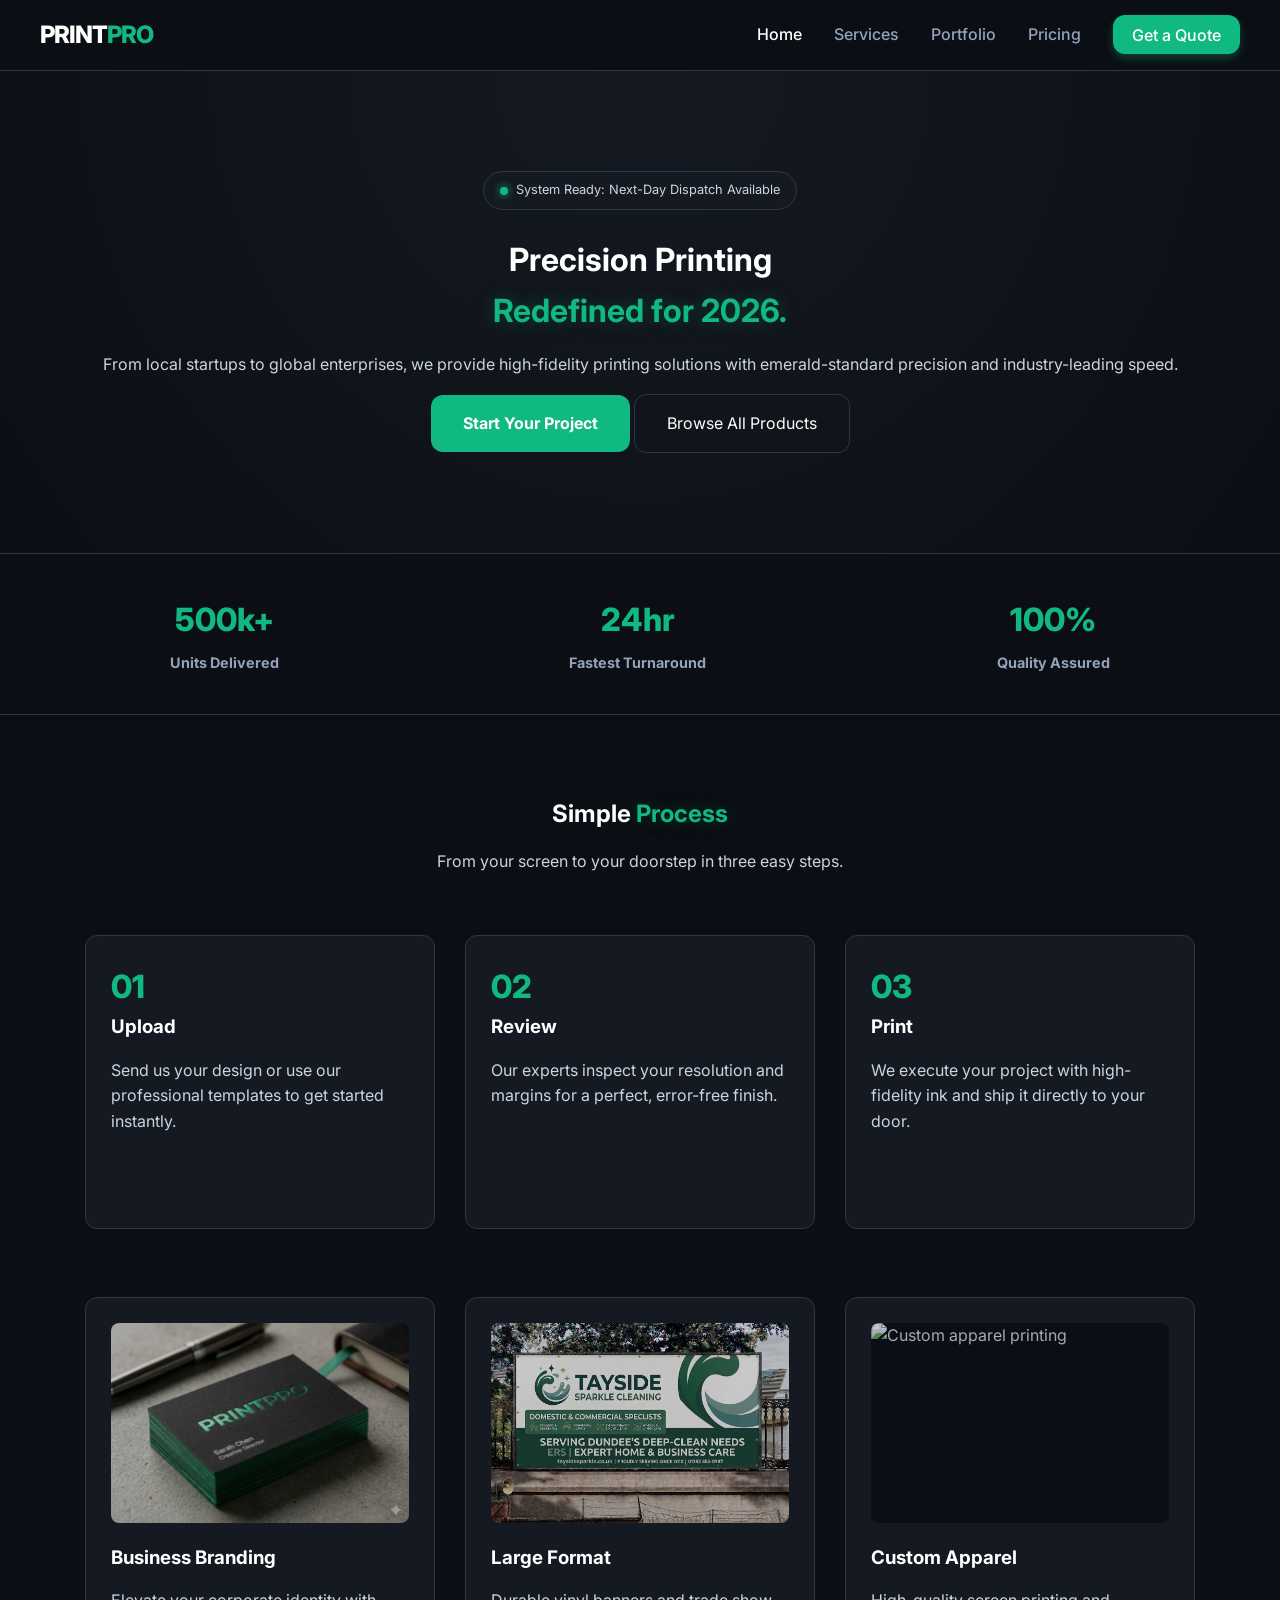
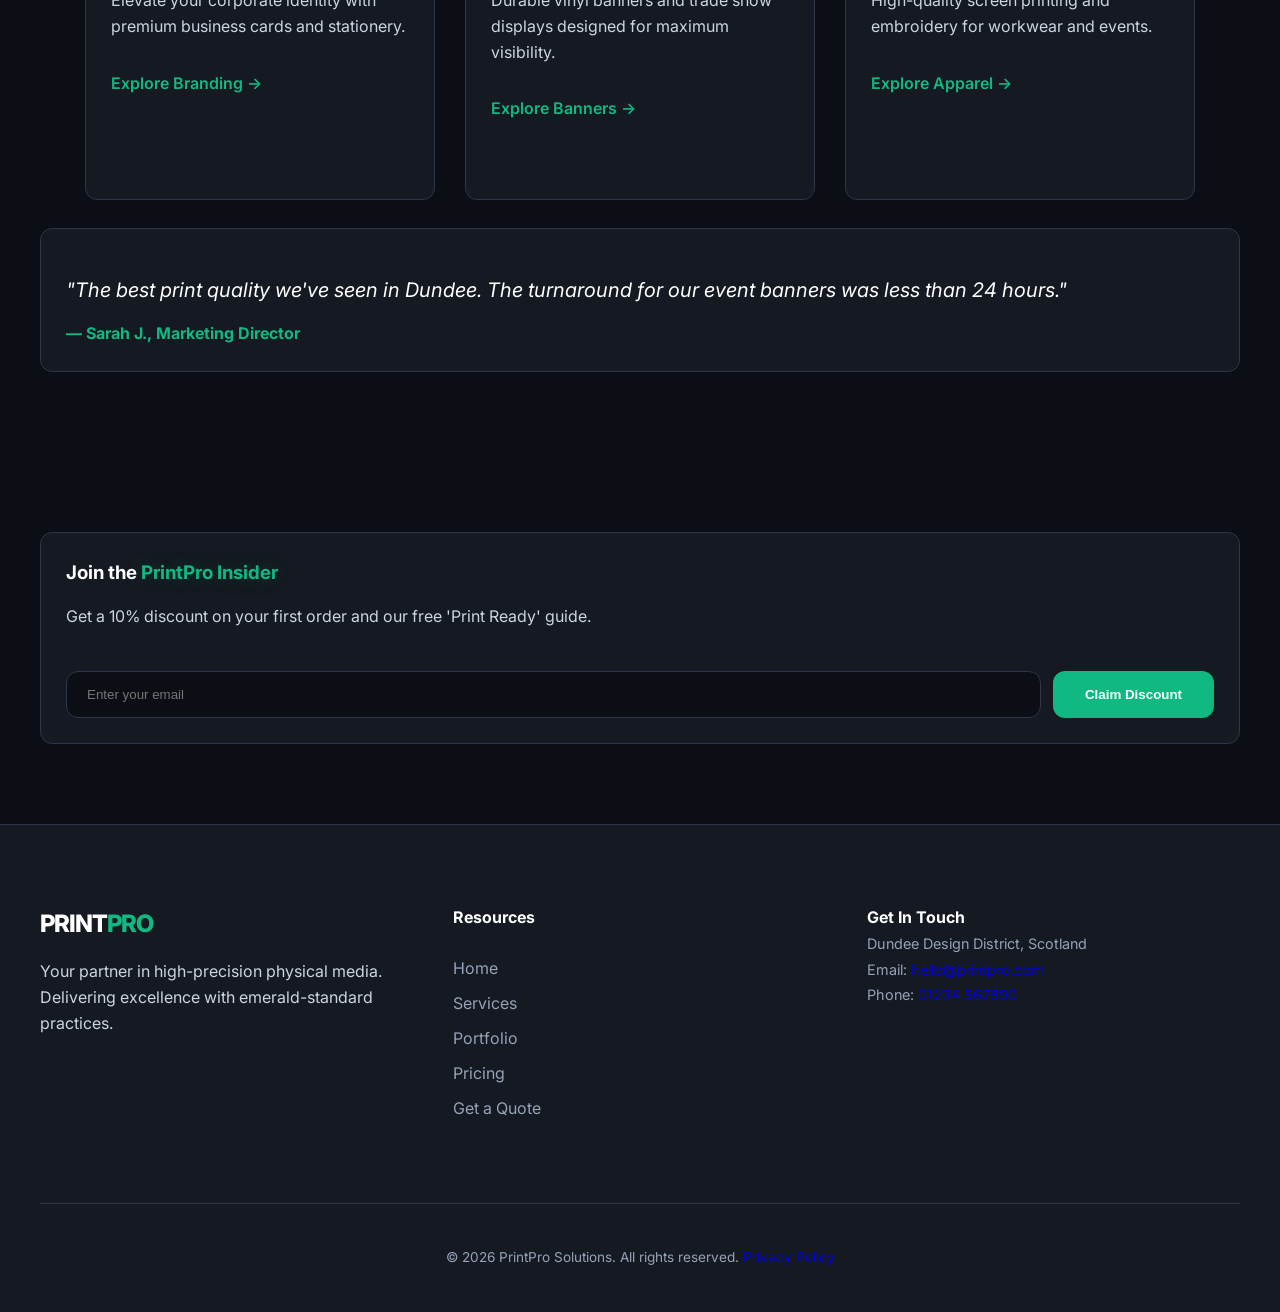
==== index.html @ 199c4503 "Add files via upload" ====
<!DOCTYPE html>
<html lang="en">
<head>
    <meta charset="UTF-8">
    <meta name="viewport" content="width=device-width, initial-scale=1.0">
    
    <title>PrintPro | Professional Custom Printing & Business Branding</title>
    <meta name="description" content="High-quality printing services including business cards, banners, and custom apparel. Precision emerald-standard printing with 24hr turnaround.">
    <meta name="keywords" content="printing services, custom business cards, banner printing, emerald print shop, Dundee printing">
    
    <link rel="stylesheet" href="css/styles.css">
    <link href="https://fonts.googleapis.com/css2?family=Inter:wght@400;500;700;800&display=swap" rel="stylesheet">
        <link rel="icon" type="image/png" href="images/favicon-96x96.png" sizes="96x96" />
    <link rel="icon" type="image/svg+xml" href="images/favicon.svg" />
    <link rel="shortcut icon" href="images/favicon.ico" />
    <link rel="apple-touch-icon" sizes="180x180" href="images/apple-touch-icon.png" />
    <link rel="manifest" href="/site.webmanifest" />
</head>
<body>

    <a href="#main-content" class="skip-link">Skip to main content</a>

    <nav class="navbar" aria-label="Main Navigation">
        <div class="container nav-container">
            <a href="index.html" class="logo" aria-label="PrintPro Home">
                PRINT<span class="accent-text">PRO</span>
            </a>
            
                <button class="hamburger" onclick="toggleMenu(this)" aria-label="Toggle Menu">
                    <span class="bar"></span><span class="bar"></span><span class="bar"></span>
                </button>

            <ul class="nav-links"id="navLinks">
                <li><a href="index.html" class="active" aria-current="page">Home</a></li>
                <li><a href="pages/services.html">Services</a></li>
                <li><a href="pages/portfolio.html">Portfolio</a></li>
                <li><a href="pages/pricing.html">Pricing</a></li>
                <li><a href="pages/contact.html" class="nav-cta">Get a Quote</a></li>
            </ul>
        </div>
    </nav>

    <main id="main-content">
        <header class="hero-tech">
            <div class="container">
                <div class="status-badge" role="status">
                    <span class="dot" aria-hidden="true"></span> 
                    System Ready: Next-Day Dispatch Available
                </div>
                <h1>Precision Printing <br><span class="gradient-text">Redefined for 2026.</span></h1>
                <p>From local startups to global enterprises, we provide high-fidelity printing solutions with emerald-standard precision and industry-leading speed.</p>
                <div class="hero-btns">
                    <a href="contact.html" class="btn-main">Start Your Project</a>
                    <a href="services.html" class="btn-outline">Browse All Products</a>
                </div>
            </div>
        </header>

        <section class="stats-bar" aria-label="Company Statistics">
            <div class="container stats-container">
                <article class="stat-item">
                    <span class="stat-number">500k+</span>
                    <h2 class="stat-label">Units Delivered</h2>
                </article>
                <article class="stat-item">
                    <span class="stat-number">24hr</span>
                    <h2 class="stat-label">Fastest Turnaround</h2>
                </article>
                <article class="stat-item">
                    <span class="stat-number">100%</span>
                    <h2 class="stat-label">Quality Assured</h2>
                </article>
            </div>
        </section>

        <section class="services-preview" aria-labelledby="process-title">
            <div class="container">
                <div class="section-header">
                    <h2 id="process-title">Simple <span class="gradient-text">Process</span></h2>
                    <p>From your screen to your doorstep in three easy steps.</p>
                </div>
                <div class="card-grid">
                    <article class="info-card">
                        <span class="stat-number">01</span>
                        <h3>Upload</h3>
                        <p>Send us your design or use our professional templates to get started instantly.</p>
                    </article>
                    <article class="info-card">
                        <span class="stat-number">02</span>
                        <h3>Review</h3>
                        <p>Our experts inspect your resolution and margins for a perfect, error-free finish.</p>
                    </article>
                    <article class="info-card">
                        <span class="stat-number">03</span>
                        <h3>Print</h3>
                        <p>We execute your project with high-fidelity ink and ship it directly to your door.</p>
                    </article>
                </div>
            </div>
        </section>

        <div class="card-grid">
            <article class="info-card">
                <div class="card-image-wrapper">
                    <img src="images/luxurybusinesscards.png" alt="Premium business cards">
                </div>
                <h3>Business Branding</h3>
                <p>Elevate your corporate identity with premium business cards and stationery.</p>
                <a href="services.html#branding" class="text-link">Explore Branding &rarr;</a>
            </article>

            <article class="info-card">
                <div class="card-image-wrapper">
                    <img src="images/vinylboards.png" alt="Large format banners">
                </div>
                <h3>Large Format</h3>
                <p>Durable vinyl banners and trade show displays designed for maximum visibility.</p>
                <a href="services.html#large-format" class="text-link">Explore Banners &rarr;</a>
            </article>

            <article class="info-card">
                <div class="card-image-wrapper">
                    <img src="images/customapparel.png" alt="Custom apparel printing">
                </div>
                <h3>Custom Apparel</h3>
                <p>High-quality screen printing and embroidery for workwear and events.</p>
                <a href="services.html#apparel" class="text-link">Explore Apparel &rarr;</a>
            </article>
        </div>

        <section class="cta-banner" aria-label="Customer Review">
            <div class="container">
                <div class="info-card">
                    <blockquote style="margin: 0;">
                        <p>"The best print quality we've seen in Dundee. The turnaround for our event banners was less than 24 hours."</p>
                        <cite>— Sarah J., Marketing Director</cite>
                    </blockquote>
                </div>
            </div>
        </section>

        <section class="cta-banner" aria-labelledby="newsletter-title">
            <div class="container">
                <div class="info-card">
                    <h3 id="newsletter-title">Join the <span class="gradient-text">PrintPro Insider</span></h3>
                    <p>Get a 10% discount on your first order and our free 'Print Ready' guide.</p>
                    <form class="newsletter-form">
                        <input type="email" placeholder="Enter your email" aria-label="Email address" required>
                        <button type="submit" class="btn-main">Claim Discount</button>
                    </form>
                </div>
            </div>
        </section>
    </main>

    <footer class="footer-main">
        <div class="container">
            <div class="footer-grid">
                <section>
                    <div class="logo">PRINT<span class="accent-text">PRO</span></div>
                    <p>Your partner in high-precision physical media. Delivering excellence with emerald-standard practices.</p>
                </section>
                
                <nav aria-label="Footer Navigation">
                    <h4>Resources</h4>
                    <ul class="footer-links">
                        <li><a href="../index.html">Home</a></li>
                        <li><a href="/pages/services.html">Services</a></li>
                        <li><a href="/pages/portfolio.html">Portfolio</a></li>
                        <li><a href="/pages/pricing.html">Pricing</a></li>
                        <li><a href="/pages/contact.html">Get a Quote</a></li>
                    </ul>
                </nav>

                <section>
                    <h4>Get In Touch</h4>
                    <address style="font-style: normal; font-size: 0.9rem;">
                        Dundee Design District, Scotland<br>
                        Email: <a href="mailto:hello@printpro.com">hello@printpro.com</a><br>
                        Phone: <a href="tel:+441234567890">01234 567890</a>
                    </address>
                </section>
            </div>
            
            <div class="copyright">
                <p>&copy; 2026 PrintPro Solutions. All rights reserved. <a href="privacy.html">Privacy Policy</a></p>
            </div>
        </div>
    </footer>
    <script src="js/script.js"></script>
</body>
</html>
---- css/styles.css ----
/* --- 1. CORE VARIABLES --- */
:root {
  --bg-dark: #0B0E14;           
  --bg-surface: #151921;        
  --accent-tech: #10B981;       
  --accent-hover: #059669;      
  --accent-glow: rgba(16, 185, 129, 0.3);
  
  --text-primary: #FFFFFF;      
  --text-secondary: #CBD5E1;    
  --text-muted: #94A3B8;        
  
  --border: #2D3748;            
  --radius-lg: 12px;
  --transition: all 0.3s cubic-bezier(0.4, 0, 0.2, 1);
}

/* --- 2. BASE STYLES --- */
body {
  background-color: var(--bg-dark);
  color: var(--text-secondary);
  font-family: 'Inter', sans-serif;
  margin: 0;
  line-height: 1.6;
}

h1, h2, h3, h4 {
  color: var(--text-primary);
  margin: 0;
}

a {
  transition: var(--transition);
  text-decoration: none;
}

.container {
    max-width: 1200px;
    margin: 0 auto;
    padding: 0 20px;
}

/* WCAG Skip Link */
.skip-link {
    position: absolute;
    top: -100px;
    left: 0;
    background: var(--accent-tech);
    color: white;
    padding: 10px 20px;
    z-index: 2000;
    transition: top 0.3s;
}

.skip-link:focus {
    top: 0;
}

/* --- 3. NAVIGATION --- */
.navbar {
    background-color: var(--bg-dark);
    border-bottom: 1px solid var(--border);
    padding: 1rem 0;
    position: sticky;
    top: 0;
    z-index: 1000;
}

.nav-container {
    display: flex;
    justify-content: space-between;
    align-items: center;
}

.logo {
    font-size: 1.5rem;
    font-weight: 800;
    color: var(--text-primary);
    letter-spacing: -1px;
}

.accent-text { color: var(--accent-tech); }

.nav-links {
    display: flex;
    gap: 2rem;
    align-items: center;
    list-style: none;
    margin: 0;
    padding: 0;
}

.nav-links a { color: var(--text-muted); font-weight: 500; }
.nav-links a:hover, .nav-links a.active { color: var(--text-primary); }

.nav-cta {
    background-color: var(--accent-tech);
    color: white !important;
    padding: 0.6rem 1.2rem;
    border-radius: var(--radius-lg);
    box-shadow: 0 4px 10px var(--accent-glow);
}

.hamburger {
    display: none;
    background: none;
    border: none;
    cursor: pointer;
}

.hamburger .bar {
    display: block;
    width: 25px;
    height: 3px;
    background: white;
    margin: 5px 0;
}

/* --- 4. HERO & STATS --- */
.hero-tech {
    padding: 100px 0;
    text-align: center;
    background: radial-gradient(circle at top, var(--bg-surface) 0%, var(--bg-dark) 100%);
}

.status-badge {
    display: inline-flex;
    align-items: center;
    gap: 8px;
    background: var(--bg-surface);
    padding: 8px 16px;
    border-radius: 100px;
    font-size: 0.8rem;
    border: 1px solid var(--border);
    margin-bottom: 24px;
}

.dot {
    width: 8px;
    height: 8px;
    background: var(--accent-tech);
    border-radius: 50%;
    box-shadow: 0 0 8px var(--accent-tech);
}

.gradient-text {
    color: var(--accent-tech);
    text-shadow: 0 0 20px var(--accent-glow);
}

.stats-bar {
    border-top: 1px solid var(--border);
    border-bottom: 1px solid var(--border);
    padding: 40px 0;
}

.stats-container {
    display: flex;
    justify-content: space-around;
    flex-wrap: wrap;
    gap: 30px;
}

.stat-item { text-align: center; }
.stat-number { font-size: 2rem; font-weight: 800; color: var(--accent-tech); }
.stat-label { color: var(--text-muted); font-size: 0.9rem; margin-top: 5px; }

/* --- 5. SERVICE & INFO CARDS --- */
.services-preview, .cta-banner { padding: 80px 0; }

.section-header { text-align: center; margin-bottom: 60px; }

/* --- UPDATED CARD GRID --- */
.card-grid {
    display: grid;
    /* This ensures cards stay at a reasonable size and wrap properly */
    grid-template-columns: repeat(auto-fit, minmax(300px, 350px)); 
    gap: 30px;
    justify-content: center; /* Keeps them centered on the page */
    margin-top: 40px;
}

.info-card {
    background: var(--bg-surface);
    border: 1px solid var(--border);
    padding: 25px; /* Reduced from 40px to prevent 'bloated' look */
    border-radius: var(--radius-lg);
    display: flex;
    flex-direction: column;
    height: 100%; /* Ensures all cards in a row stay the same height */
}

.info-card:hover {
    border-color: var(--accent-tech);
    transform: translateY(-5px);
    box-shadow: 0 10px 30px rgba(16, 185, 129, 0.1);
}

/* --- 16. CARD IMAGE STYLING --- */

.card-image-wrapper {
    width: 100%;
    height: 200px; /* Adjust height as needed */
    overflow: hidden;
    border-radius: calc(var(--radius-lg) - 4px);
    margin-bottom: 20px;
    background: var(--bg-dark); /* Fallback while loading */
}

.card-image-wrapper img {
    width: 100%;
    height: 100%;
    object-fit: cover; /* Ensures image fills space without stretching */
    transition: var(--transition);
    filter: brightness(0.8) grayscale(20%); /* Matches your dark tech theme */
}

.info-card:hover .card-image-wrapper img {
    transform: scale(1.05); /* Slight zoom on hover */
    filter: brightness(1) grayscale(0%);
}

/* Testimonials */
blockquote p {
    font-style: italic;
    font-size: 1.25rem;
    color: var(--text-primary);
    margin-bottom: 15px;
}

cite {
    color: var(--accent-tech);
    font-weight: bold;
    font-style: normal;
}

/* --- 6. NEWSLETTER FORM --- */
.newsletter-form {
    display: flex;
    gap: 12px;
    margin-top: 25px;
    flex-wrap: wrap;
}

.newsletter-form input {
    background: var(--bg-dark);
    border: 1px solid var(--border);
    color: white;
    padding: 14px 20px;
    border-radius: var(--radius-lg);
    flex: 2;
    min-width: 250px;
    outline: none;
    transition: border-color 0.3s;
}

.newsletter-form input:focus {
    border-color: var(--accent-tech);
}

/* --- 7. FOOTER --- */
footer {
    background: var(--bg-surface);
    border-top: 1px solid var(--border);
    padding: 80px 0 30px;
}

.footer-grid {
    display: grid;
    grid-template-columns: repeat(auto-fit, minmax(200px, 1fr));
    gap: 40px;
    margin-bottom: 60px;
}

.footer-links { list-style: none; padding: 0; margin-top: 20px; line-height: 2.2; }
.footer-links a { color: var(--text-muted); }
.footer-links a:hover { color: var(--accent-tech); padding-left: 5px; }

.copyright {
    text-align: center;
    padding-top: 30px;
    border-top: 1px solid var(--border);
    color: var(--text-muted);
    font-size: 0.85rem;
}

/* --- 8. BUTTONS & LINKS --- */
.btn-main {
    background: var(--accent-tech);
    color: white;
    padding: 16px 32px;
    border-radius: var(--radius-lg);
    font-weight: 700;
    display: inline-block;
    border: none;
    cursor: pointer;
}

.btn-main:hover {
    background: var(--accent-hover);
    box-shadow: 0 8px 25px var(--accent-glow);
    transform: translateY(-2px);
}

.btn-outline {
    border: 1px solid var(--border);
    color: var(--text-primary);
    padding: 16px 32px;
    border-radius: var(--radius-lg);
    display: inline-block;
    background: transparent;
}

.btn-outline:hover {
    background: var(--bg-surface);
    border-color: var(--text-muted);
}

.text-link {
    display: inline-block;
    margin-top: 15px;
    color: var(--accent-tech);
    font-weight: 600;
}

.text-link:hover {
    color: var(--text-primary);
    text-decoration: underline;
}

/* --- 10. SERVICES PAGE SPECIFIC --- */

/* Parent Grid Container */
.info-card-grid {
    display: grid;
    grid-template-columns: repeat(auto-fill, minmax(350px, 1fr));
    gap: 130px 30px; 
    padding: 60px 0;
    width: 100%;
    max-width: 1400px;
    margin: 0 auto;
}

/* Category Filter Layout */
.svc-filter-bar {
    display: flex;
    justify-content: center;
    gap: 16px;
    margin-bottom: 80px;
    flex-wrap: wrap;
}

.svc-filter-btn {
    background: var(--bg-surface);
    border: 1px solid var(--border);
    color: var(--text-muted);
    padding: 14px 28px;
    border-radius: 100px;
    cursor: pointer;
    font-weight: 600;
    transition: var(--transition);
}

.svc-filter-btn:hover {
    border-color: var(--accent-tech);
    color: var(--text-primary);
}

.svc-filter-btn.is-active {
    background: var(--accent-tech);
    color: white;
    border-color: var(--accent-tech);
    box-shadow: 0 4px 15px var(--accent-glow);
}

/* Individual Product Card */
.svc-product-card {
    display: flex;
    flex-direction: column;
    height: 100%;
    /* Luxury internal padding */
    padding: 3rem; 
    background: var(--bg-surface);
    border: 1px solid var(--border);
    border-left: 5px solid var(--accent-tech);
    border-radius: 12px;
    margin: 0;
    
    transition: var(--transition);
    animation: svcItemFade 0.4s ease-out forwards;
}

.svc-product-card:hover {
    transform: translateY(-10px);
    border-color: var(--accent-tech);
    box-shadow: 0 20px 40px rgba(0, 0, 0, 0.3);
}

/* Internal Card Content Spacing */
.svc-product-card h3 {
    font-size: 1.6rem;
    margin-top: 1rem;
    margin-bottom: 1.5rem;
    color: var(--text-primary);
    line-height: 1.2;
}

.svc-product-card p {
    color: var(--text-muted);
    line-height: 1.8;
    margin-bottom: 3rem; /* Pushes price tag and link to the bottom */
    flex-grow: 1; 
}

/* Price Badge */
.svc-price-tag {
    font-size: 0.9rem;
    font-weight: 700;
    text-transform: uppercase;
    letter-spacing: 0.1em;
    color: var(--accent-tech);
    background: rgba(var(--accent-rgb), 0.1);
    padding: 10px 20px;
    border-radius: 6px;
    width: fit-content;
    margin-bottom: 2rem;
}

/* Order Now Link */
.svc-product-card .text-link {
    font-weight: 700;
    text-decoration: none;
    color: var(--accent-tech);
    transition: var(--transition);
}

.svc-product-card .text-link:hover {
    letter-spacing: 1px;
}

/* Filtering Utility */
.svc-hidden {
    display: none;
}

/* Entrance Animation */
@keyframes svcItemFade {
    from {
        opacity: 0;
        transform: translateY(20px);
    }
    to {
        opacity: 1;
        transform: translateY(0);
    }
}

/* --- 11. PORTFOLIO GRID STYLES --- */

.portfolio-grid {
    display: grid;
    grid-template-columns: repeat(auto-fill, minmax(350px, 1fr));
    gap: 20px;
}

.port-item {
    position: relative;
    border-radius: var(--radius-lg);
    overflow: hidden;
    height: 300px;
    background: var(--bg-surface);
    border: 1px solid var(--border);
}

/* Container logic */
.port-image {
    width: 100%;
    /* Set a fixed height or aspect-ratio so cards are uniform */
    aspect-ratio: 1 / 1; 
    display: flex;
    align-items: center;
    justify-content: center;
    overflow: hidden; /* Clips the image if it zooms on hover */
    background: linear-gradient(45deg, #111, #1a1a1a);
    border-radius: 8px 8px 0 0; /* Optional: matches card corners */
}

/* Image behavior logic */
.port-image img {
    width: 100%;
    height: 100%;
    /* This is the magic line - it fills the space without stretching */
    object-fit: cover; 
    /* Ensures the image stays centered */
    object-position: center;
    display: block;
}

/* Hover Effect: Show Overlay */
.port-overlay {
    position: absolute;
    bottom: 0;
    left: 0;
    right: 0;
    background: linear-gradient(transparent, rgba(11, 14, 20, 0.95));
    padding: 30px 20px;
    transform: translateY(100%);
    transition: var(--transition);
    opacity: 0;
}

.port-item:hover .port-overlay {
    transform: translateY(0);
    opacity: 1;
}

.port-overlay h4 {
    color: var(--accent-tech);
    margin-bottom: 5px;
}

.port-overlay p {
    font-size: 0.85rem;
    margin: 0;
    color: var(--text-secondary);
}

/* Ensure Portfolio Items follow the filter logic */
.port-item.svc-hidden {
    display: none !important;
}

/* --- 13. RATE TABLE STYLES --- */

.pricing-table-container {
    overflow-x: auto; /* Ensures table is readable on mobile */
    background: var(--bg-surface);
    border-radius: var(--radius-lg);
    border: 1px solid var(--border);
    margin-top: 20px;
}

.rate-table {
    width: 100%;
    border-collapse: collapse;
    text-align: left;
    color: var(--text-secondary);
}

.rate-table th {
    background: rgba(16, 185, 129, 0.1);
    color: var(--accent-tech);
    padding: 20px;
    font-size: 0.9rem;
    text-transform: uppercase;
    letter-spacing: 1px;
}

.rate-table td {
    padding: 20px;
    border-bottom: 1px solid var(--border);
}

.rate-table tr:hover {
    background: rgba(255, 255, 255, 0.02);
}

.rate-table strong {
    color: var(--text-primary);
}

.price-disclaimer {
    margin-top: 20px;
    font-size: 0.8rem;
    color: var(--text-muted);
    text-align: center;
}

/* --- 14. CONTACT PAGE - FULL STYLING --- */

/* Layout: Sidebar on left, Form on right */
.contact-grid {
    display: grid;
    grid-template-columns: 1fr 2fr;
    gap: 40px;
    align-items: start;
    margin-top: 40px;
}

/* Sidebar Info Cards */
.contact-sidebar .info-card {
    margin-bottom: 20px;
}

/* The Main Form Container */
.contact-form-card {
    background: var(--bg-surface);
    border: 1px solid var(--border);
    padding: 40px;
    border-radius: var(--radius-lg);
}

.form-group {
    margin-bottom: 25px;
    display: flex;
    flex-direction: column;
}

.form-group label {
    margin-bottom: 10px;
    font-weight: 700;
    color: var(--text-primary);
    font-size: 0.95rem;
}

/* Universal Input Styling (Fixes the "tiny" input problem) */
.form-input {
    width: 100%;
    padding: 14px 18px;
    background: var(--bg-dark);
    border: 1px solid var(--border);
    border-radius: 8px;
    color: white;
    font-size: 1rem;
    font-family: inherit;
    transition: var(--transition);
}

.form-input:focus {
    outline: none;
    border-color: var(--accent-tech);
    box-shadow: 0 0 15px var(--accent-glow);
}

/* Custom Drag & Drop Area */
.file-drop-area {
    display: flex;
    flex-direction: column;
    align-items: center;
    justify-content: center;
    padding: 40px;
    border: 2px dashed var(--border);
    border-radius: 12px;
    background: rgba(255, 255, 255, 0.02);
    cursor: pointer;
    transition: var(--transition);
    text-align: center;
}

.file-drop-area:hover {
    border-color: var(--accent-tech);
    background: rgba(16, 185, 129, 0.05);
    transform: translateY(-2px);
}

.file-icon { font-size: 2rem; margin-bottom: 10px; }
.file-msg { font-weight: 600; color: var(--text-primary); }
.file-info { font-size: 0.8rem; color: var(--text-muted); margin-top: 5px; }

/* Active state for when a file is selected */
.file-active {
    border-color: var(--accent-tech);
    background: rgba(16, 185, 129, 0.1);
}

/* The Big Submit Button */
.btn-submit {
    width: 100%;
    padding: 18px;
    background: var(--accent-tech);
    color: white;
    border: none;
    border-radius: 12px;
    font-size: 1.1rem;
    font-weight: 800;
    cursor: pointer;
    transition: var(--transition);
}

.btn-submit:hover {
    filter: brightness(1.1);
    box-shadow: 0 8px 25px var(--accent-glow);
    transform: translateY(-2px);
}

/* Footer Address reset */
address {
    font-style: normal;
    font-size: 0.9rem;
    color: var(--text-muted);
    line-height: 1.8;
}

/* --- 15. MOBILE RESPONSIVENESS --- */

@media (max-width: 1024px) {
    .info-card-grid, .portfolio-grid, .card-grid {
        grid-template-columns: repeat(auto-fit, minmax(300px, 1fr));
        gap: 30px;
    }
}

@media (max-width: 768px) {
    /* 1. Navigation & Logo Fix */
    .nav-container {
        padding: 0 20px;
        display: flex;
        justify-content: space-between;
        align-items: center;
    }

    .logo {
        font-size: 1.25rem; /* Scaled down to prevent clipping */
        white-space: nowrap;
    }

    .nav-links {
        display: none; 
        flex-direction: column;
        position: absolute;
        top: 100%;
        left: 0;
        width: 100%;
        background-color: var(--bg-surface);
        border-bottom: 1px solid var(--border);
        box-shadow: 0 10px 15px rgba(0, 0, 0, 0.5);
        padding: 2rem;
        gap: 1.5rem;
        text-align: center;
        list-style: none;
        z-index: 1000;
    }

    .nav-links.open {
        display: flex;
        animation: svcItemFade 0.3s ease forwards;
    }

    /* RESTORED: Hamburger Toggle Styles */
    .hamburger {
        display: block;
        background: none;
        border: none;
        cursor: pointer;
        padding: 10px;
    }

    .hamburger .bar {
        display: block;
        width: 25px;
        height: 3px;
        background: var(--text-primary);
        margin: 5px 0;
        transition: var(--transition);
    }

    /* 2. Hero & Button Scaling */
    .hero-tech {
        padding: 60px 20px;
    }

    .hero-tech h1 {
        font-size: 2rem;
        line-height: 1.2;
    }

    /* Fixed Button Widths */
    .btn-main, .btn-outline {
        display: block;
        width: 100%;
        margin: 10px 0;
        text-align: center;
        box-sizing: border-box;
    }

    /* 3. Grid & Card Fixes */
    .info-card-grid, .portfolio-grid, .card-grid {
        grid-template-columns: 1fr;
        gap: 24px;
        padding: 20px;
    }

    .svc-product-card {
        padding: 1.5rem;
    }

    .port-item {
        height: auto;
        aspect-ratio: 4 / 3;
    }

    /* 4. Filter Bar - Horizontal Scroll */
    .svc-filter-bar {
        justify-content: flex-start;
        overflow-x: auto;
        padding-bottom: 10px;
        white-space: nowrap;
        flex-wrap: nowrap;
        -webkit-overflow-scrolling: touch;
    }
}

@media (max-width: 480px) {
    .hero-tech h1 {
        font-size: 1.8rem;
    }
}
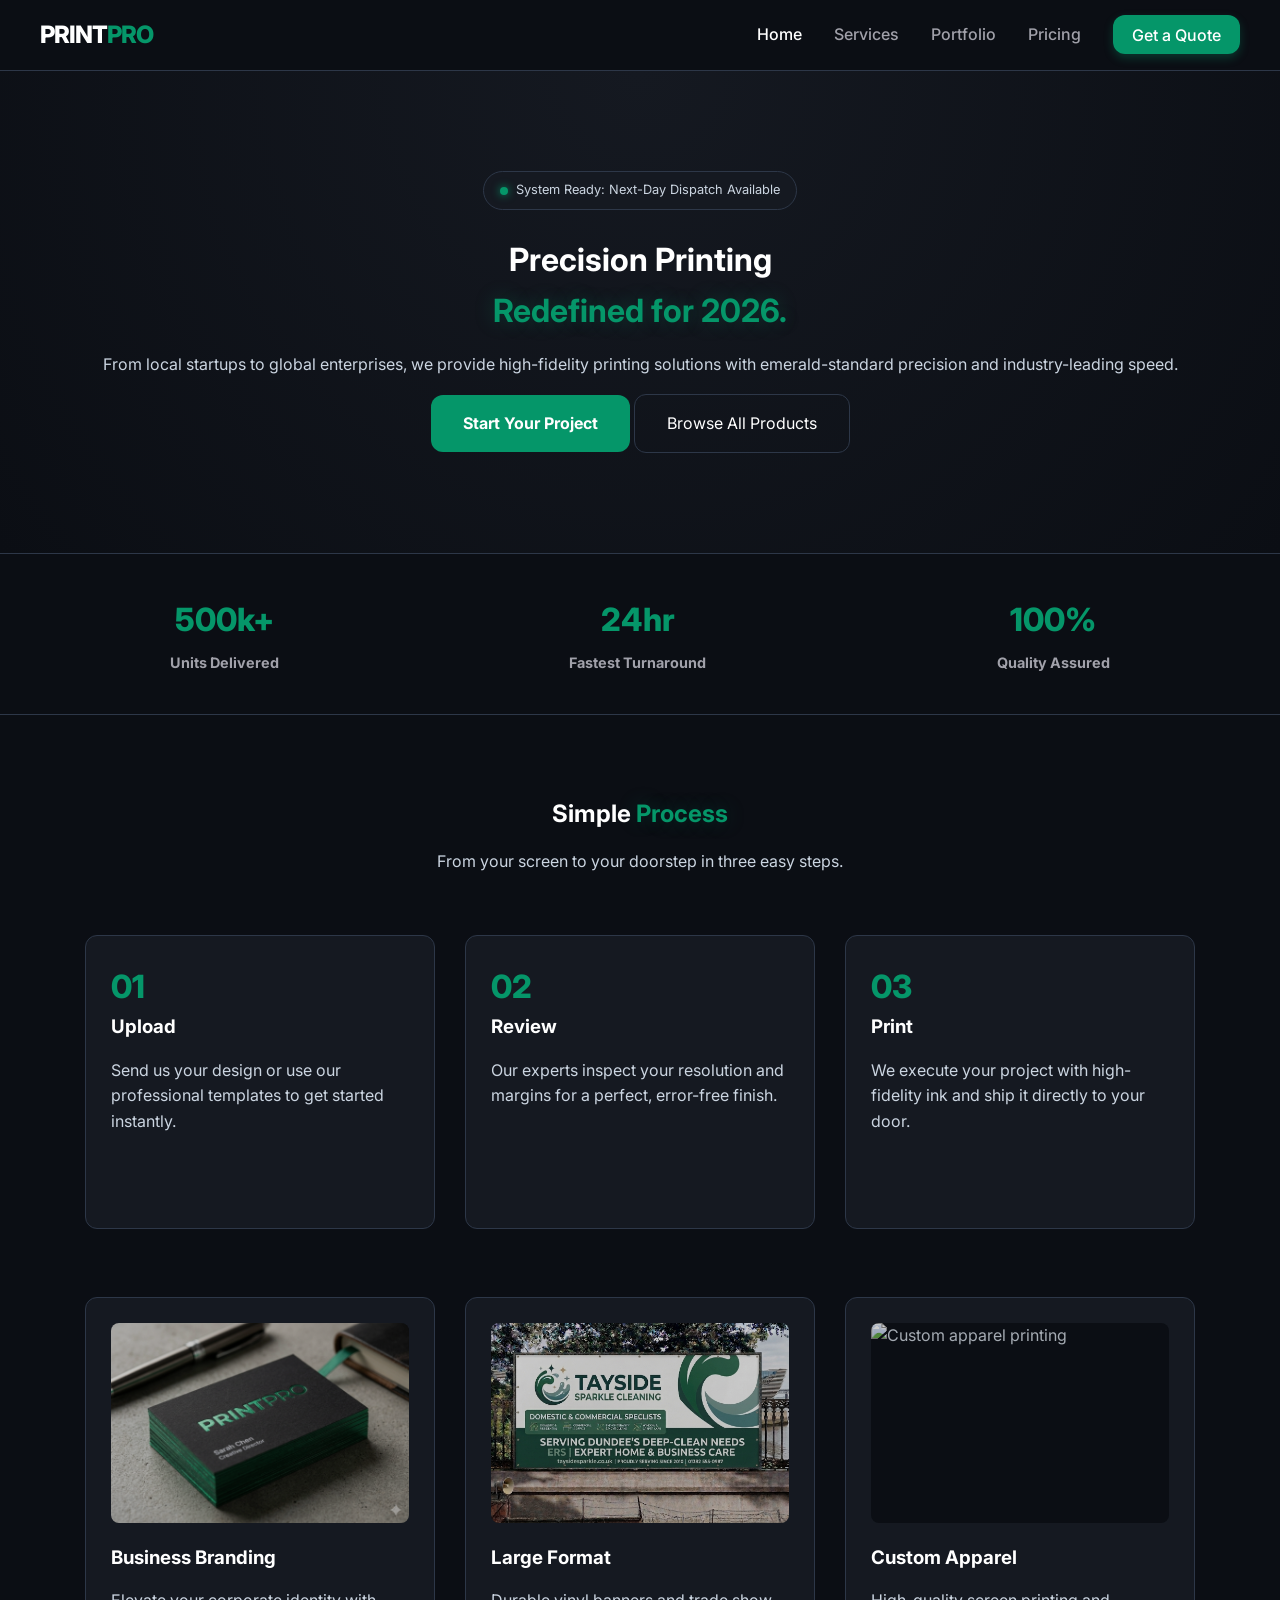
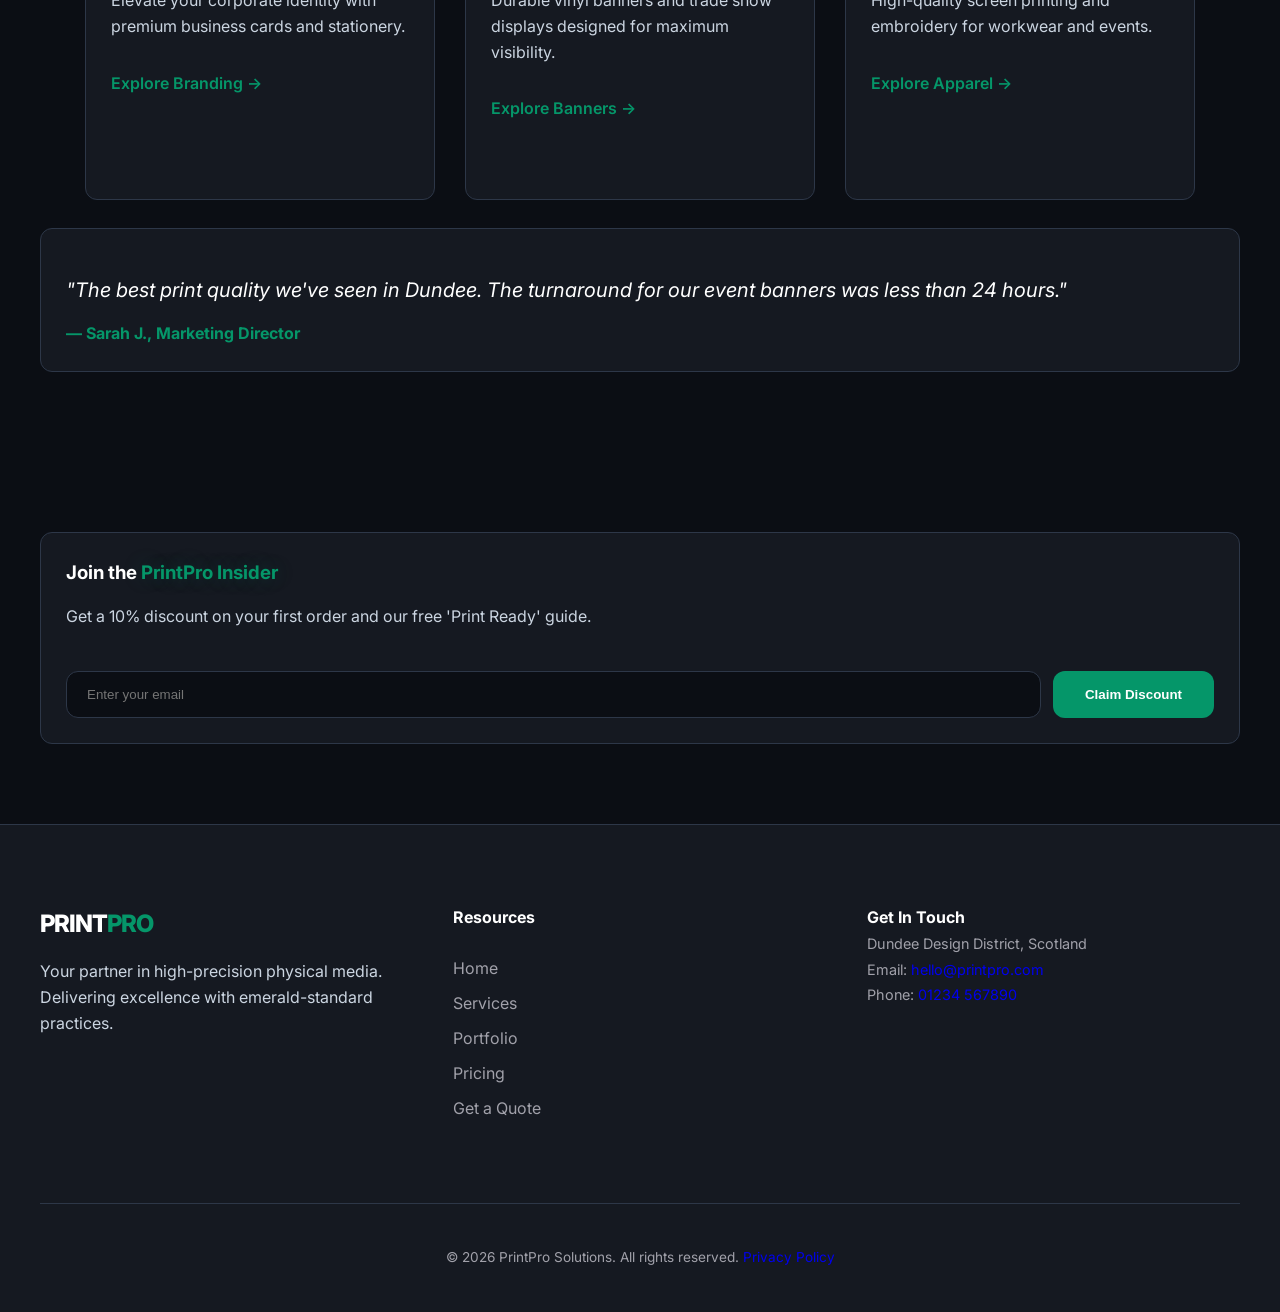
==== commit 2fa545d9: "Update index.html" ====
--- a/index.html
+++ b/index.html
@@ -165,10 +165,10 @@
                     <h4>Resources</h4>
                     <ul class="footer-links">
                         <li><a href="../index.html">Home</a></li>
-                        <li><a href="/pages/services.html">Services</a></li>
-                        <li><a href="/pages/portfolio.html">Portfolio</a></li>
-                        <li><a href="/pages/pricing.html">Pricing</a></li>
-                        <li><a href="/pages/contact.html">Get a Quote</a></li>
+                        <li><a href="../pages/services.html">Services</a></li>
+                        <li><a href="../pages/portfolio.html">Portfolio</a></li>
+                        <li><a href="../pages/pricing.html">Pricing</a></li>
+                        <li><a href="../pages/contact.html">Get a Quote</a></li>
                     </ul>
                 </nav>
 
@@ -189,4 +189,4 @@
     </footer>
     <script src="js/script.js"></script>
 </body>
-</html>+</html>
--- a/css/styles.css
+++ b/css/styles.css
@@ -1,14 +1,13 @@
-/* --- 1. CORE VARIABLES --- */
 :root {
   --bg-dark: #0B0E14;           
   --bg-surface: #151921;        
-  --accent-tech: #10B981;       
-  --accent-hover: #059669;      
-  --accent-glow: rgba(16, 185, 129, 0.3);
+  --accent-tech: #059669;       
+  --accent-hover: #047857;      
+  --accent-glow: rgba(5, 150, 105, 0.3);
   
   --text-primary: #FFFFFF;      
   --text-secondary: #CBD5E1;    
-  --text-muted: #94A3B8;        
+  --text-muted: #A1A1AA;        
   
   --border: #2D3748;            
   --radius-lg: 12px;
@@ -275,6 +274,10 @@
 .footer-links { list-style: none; padding: 0; margin-top: 20px; line-height: 2.2; }
 .footer-links a { color: var(--text-muted); }
 .footer-links a:hover { color: var(--accent-tech); padding-left: 5px; }
+
+.footer-link {
+    color: var(--text-primary);
+}
 
 .copyright {
     text-align: center;
@@ -691,7 +694,7 @@
     line-height: 1.8;
 }
 
-/* --- 15. MOBILE RESPONSIVENESS --- */
+/* --- 15. MOBILE RESPONSIVENESS (FINAL ACCESSIBILITY FIX) --- */
 
 @media (max-width: 1024px) {
     .info-card-grid, .portfolio-grid, .card-grid {
@@ -701,19 +704,20 @@
 }
 
 @media (max-width: 768px) {
-    /* 1. Navigation & Logo Fix */
+    /* Header & Logo Scaling Fix */
     .nav-container {
-        padding: 0 20px;
+        padding: 0 15px;
         display: flex;
         justify-content: space-between;
         align-items: center;
     }
 
     .logo {
-        font-size: 1.25rem; /* Scaled down to prevent clipping */
+        font-size: 1.2rem; /* Shrinks logo to prevent clipping on mobile */
         white-space: nowrap;
     }
 
+    /* Mobile Menu: Solid Background & Border Fix */
     .nav-links {
         display: none; 
         flex-direction: column;
@@ -721,10 +725,10 @@
         top: 100%;
         left: 0;
         width: 100%;
-        background-color: var(--bg-surface);
-        border-bottom: 1px solid var(--border);
-        box-shadow: 0 10px 15px rgba(0, 0, 0, 0.5);
-        padding: 2rem;
+        background-color: var(--bg-surface); /* Solid color to prevent hero overlap */
+        border-bottom: 2px solid var(--accent-tech);
+        box-shadow: 0 10px 30px rgba(0, 0, 0, 0.5);
+        padding: 2rem 1.5rem;
         gap: 1.5rem;
         text-align: center;
         list-style: none;
@@ -736,15 +740,16 @@
         animation: svcItemFade 0.3s ease forwards;
     }
 
-    /* RESTORED: Hamburger Toggle Styles */
+    /* Ensures the button is visible on mobile */
     .hamburger {
         display: block;
         background: none;
         border: none;
         cursor: pointer;
-        padding: 10px;
-    }
-
+        z-index: 1100; /* Keeps it above the mobile menu overlay */
+    }
+
+    /* Styles the actual lines (bars) of the hamburger */
     .hamburger .bar {
         display: block;
         width: 25px;
@@ -754,54 +759,37 @@
         transition: var(--transition);
     }
 
-    /* 2. Hero & Button Scaling */
+    /* Hero & Universal Button Scaling Fixes */
     .hero-tech {
         padding: 60px 20px;
     }
 
     .hero-tech h1 {
-        font-size: 2rem;
+        font-size: 1.8rem;
         line-height: 1.2;
     }
 
-    /* Fixed Button Widths */
-    .btn-main, .btn-outline {
+    /* Prevent buttons from bleeding off the edge of screen */
+    .btn-main, .btn-outline, .nav-cta, .btn-submit {
         display: block;
-        width: 100%;
+        width: 100%; 
         margin: 10px 0;
         text-align: center;
-        box-sizing: border-box;
-    }
-
-    /* 3. Grid & Card Fixes */
+        box-sizing: border-box; /* Includes padding in 100% width calculation */
+    }
+
+    /* Grid Layout Fixes for Cards */
     .info-card-grid, .portfolio-grid, .card-grid {
         grid-template-columns: 1fr;
-        gap: 24px;
-        padding: 20px;
-    }
-
-    .svc-product-card {
-        padding: 1.5rem;
-    }
-
-    .port-item {
-        height: auto;
-        aspect-ratio: 4 / 3;
-    }
-
-    /* 4. Filter Bar - Horizontal Scroll */
-    .svc-filter-bar {
-        justify-content: flex-start;
-        overflow-x: auto;
-        padding-bottom: 10px;
-        white-space: nowrap;
-        flex-wrap: nowrap;
-        -webkit-overflow-scrolling: touch;
-    }
-}
-
-@media (max-width: 480px) {
-    .hero-tech h1 {
-        font-size: 1.8rem;
-    }
-}+        gap: 20px;
+        padding: 10px;
+    }
+
+    /* Footer Accessibility Fix: Ensure links have enough space and contrast */
+    .footer-links a, address a {
+        color: var(--text-secondary);
+        display: inline-block;
+        padding: 5px 0;
+        text-decoration: underline; /* Required for non-color dependent links */
+    }
+}
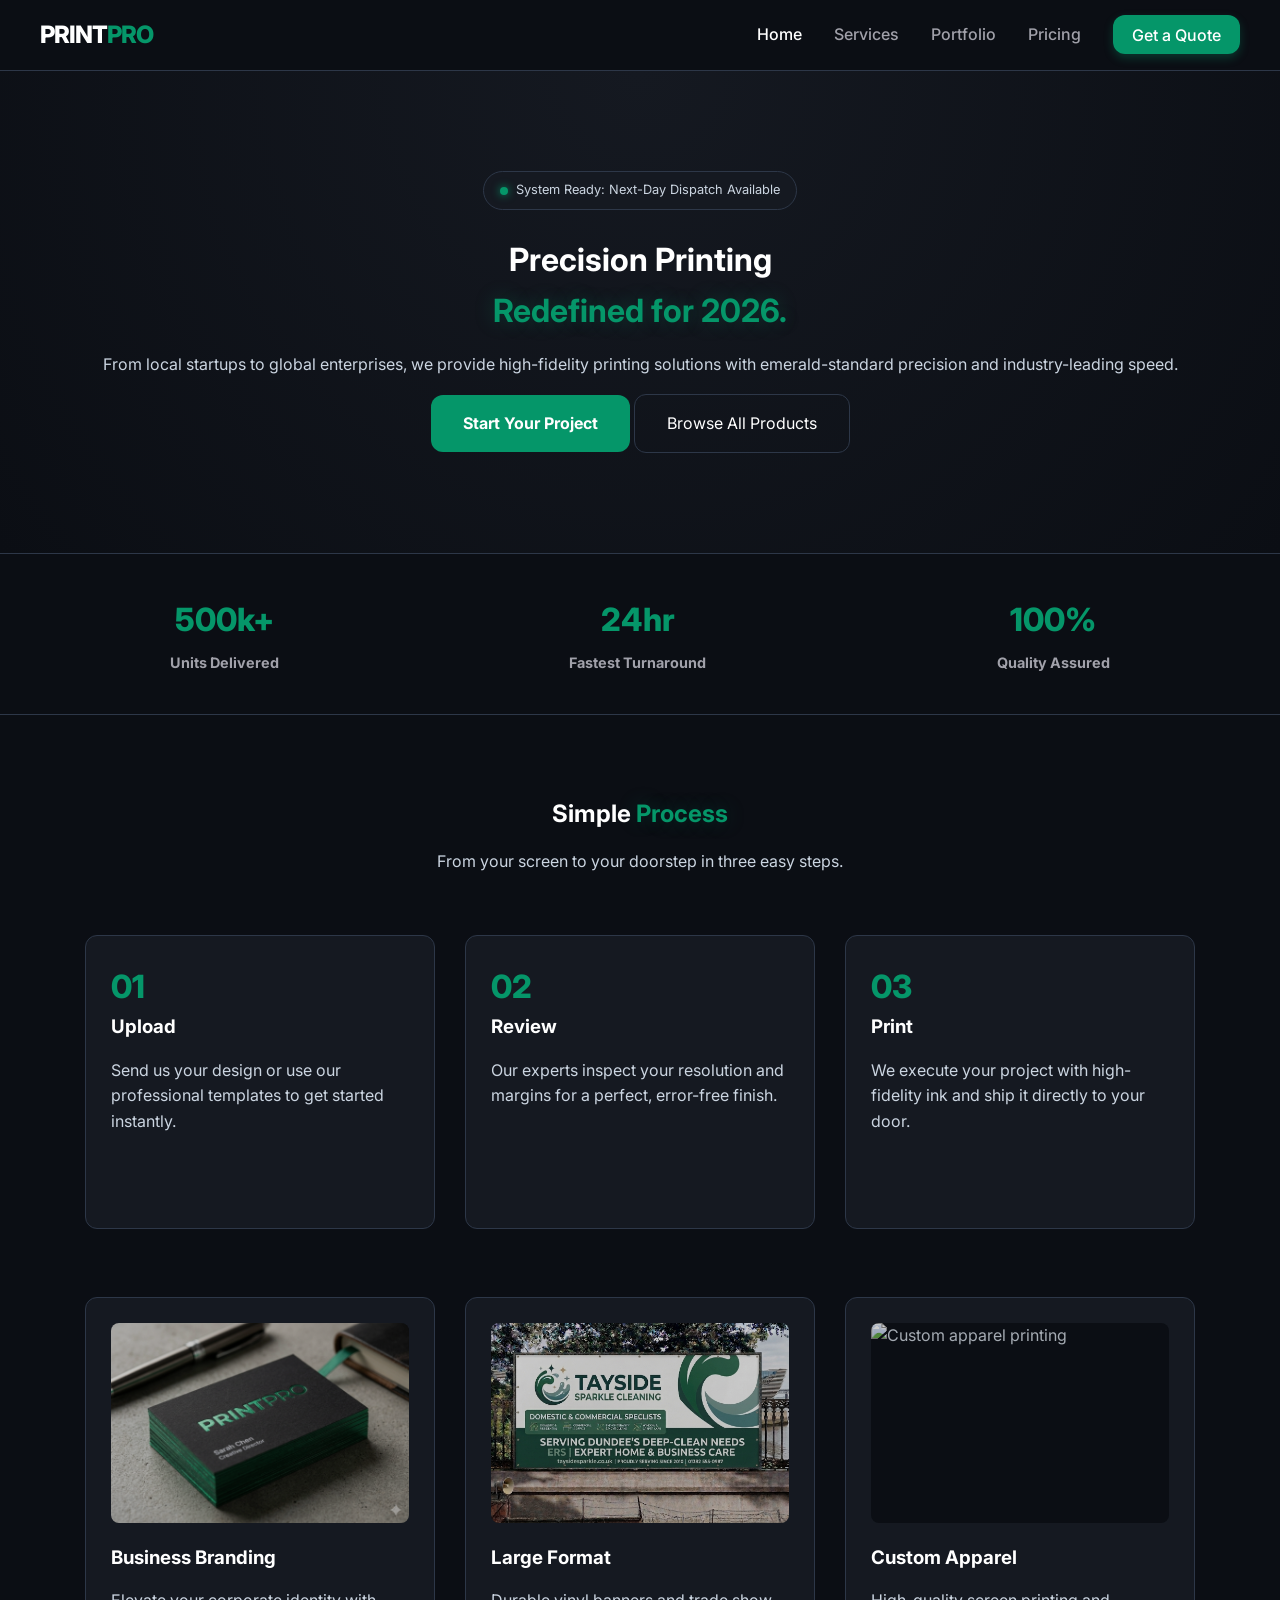
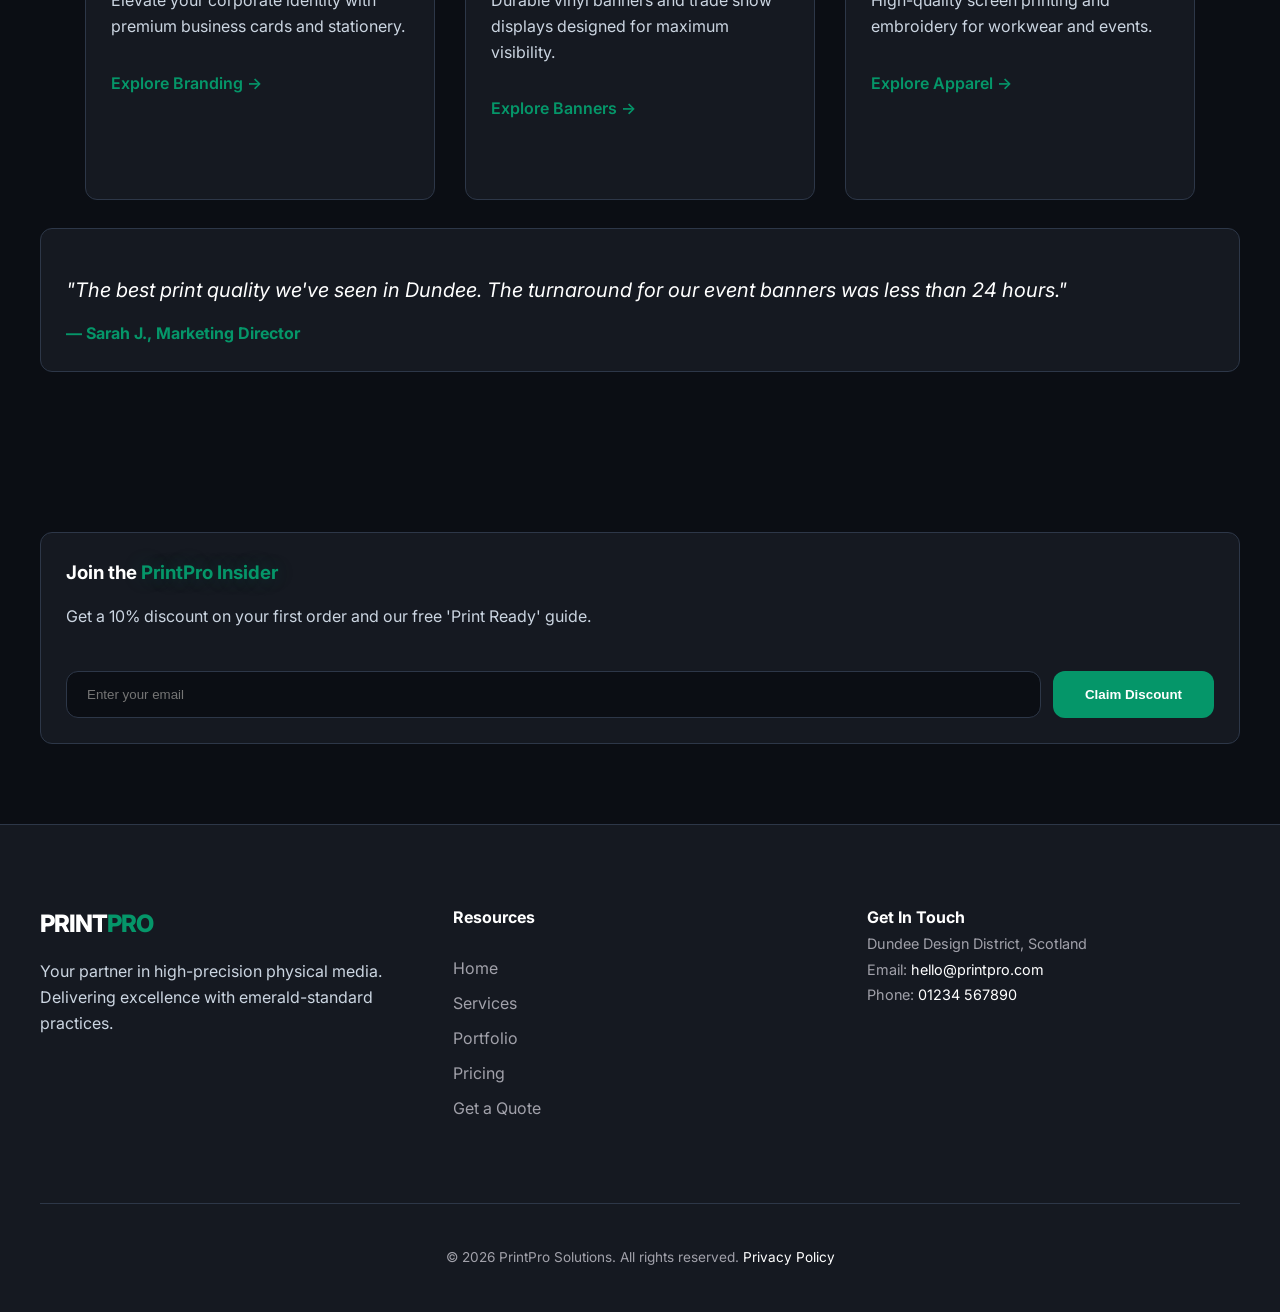
==== commit f2b128ac: "Add files via upload" ====
--- a/index.html
+++ b/index.html
@@ -164,11 +164,11 @@
                 <nav aria-label="Footer Navigation">
                     <h4>Resources</h4>
                     <ul class="footer-links">
-                        <li><a href="../index.html">Home</a></li>
-                        <li><a href="../pages/services.html">Services</a></li>
-                        <li><a href="../pages/portfolio.html">Portfolio</a></li>
-                        <li><a href="../pages/pricing.html">Pricing</a></li>
-                        <li><a href="../pages/contact.html">Get a Quote</a></li>
+                        <li><a href="index.html">Home</a></li>
+                        <li><a href="pages/services.html">Services</a></li>
+                        <li><a href="pages/portfolio.html">Portfolio</a></li>
+                        <li><a href="pages/pricing.html">Pricing</a></li>
+                        <li><a href="pages/contact.html">Get a Quote</a></li>
                     </ul>
                 </nav>
 
@@ -176,17 +176,17 @@
                     <h4>Get In Touch</h4>
                     <address style="font-style: normal; font-size: 0.9rem;">
                         Dundee Design District, Scotland<br>
-                        Email: <a href="mailto:hello@printpro.com">hello@printpro.com</a><br>
-                        Phone: <a href="tel:+441234567890">01234 567890</a>
+                        Email: <a href="mailto:hello@printpro.com" class="footer-link">hello@printpro.com</a><br>
+                        Phone: <a href="tel:+441234567890" class="footer-link">01234 567890</a>
                     </address>
                 </section>
             </div>
             
             <div class="copyright">
-                <p>&copy; 2026 PrintPro Solutions. All rights reserved. <a href="privacy.html">Privacy Policy</a></p>
+                <p>&copy; 2026 PrintPro Solutions. All rights reserved. <a href="privacy.html" class="footer-link" >Privacy Policy</a></p>
             </div>
         </div>
     </footer>
     <script src="js/script.js"></script>
 </body>
-</html>
+</html>
